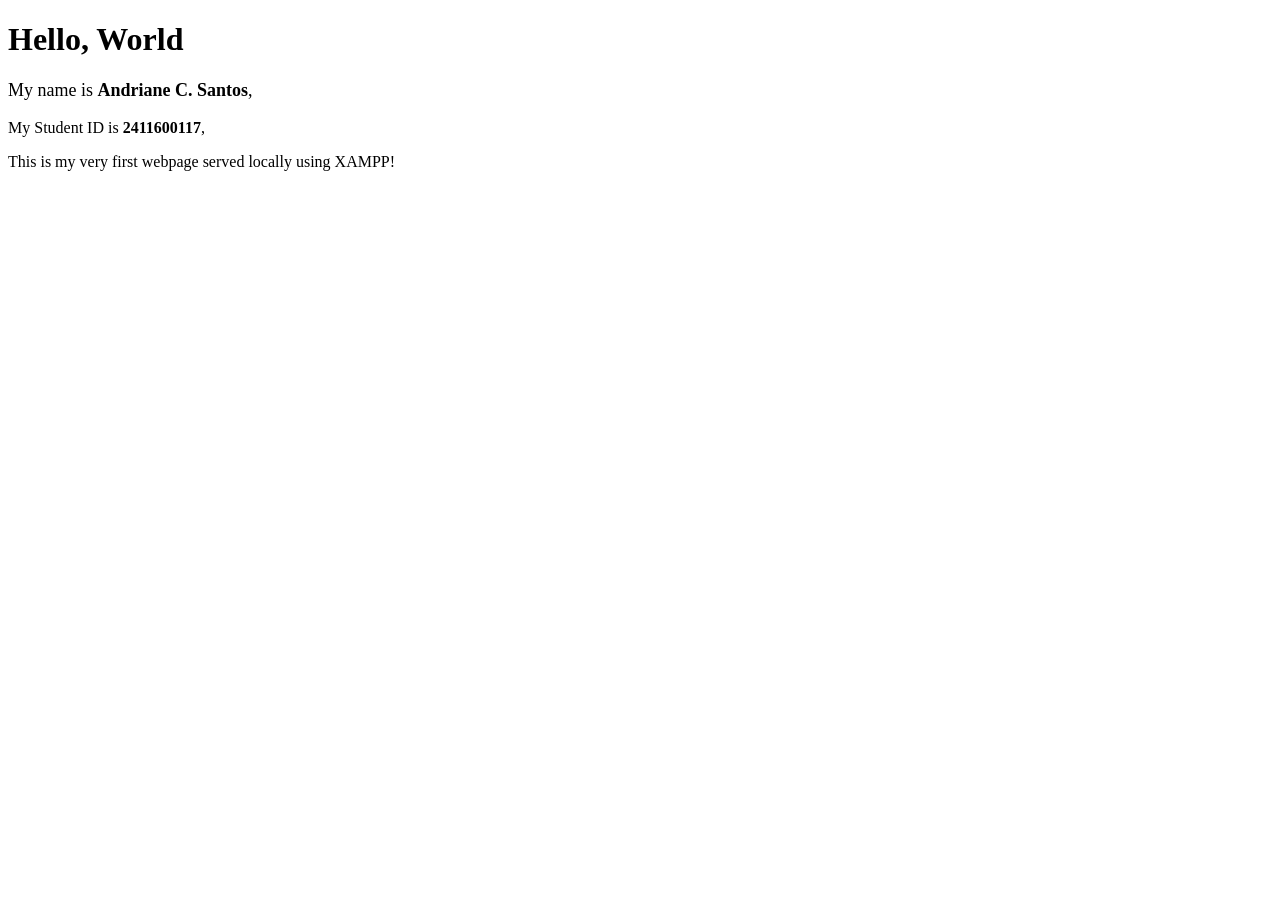
==== index.html @ f1cd4763 "Add files via upload Upload lab 1 project" ====
<!DOCTYPE html>
<html lang="en">
<head>
    <meta charset="UTF-8">
    <meta name="viewport" content="width=device-width, initial-scale=1.0">
    <title>Document</title>
</head>
<body>
    <h1 style="color:2c3e59;text-align center;">Hello, World</h1>
    <p style="font-size: 18px;">My name is <strong>Andriane C. Santos</strong>,</p>
    <p style="font size: 18px;">My Student ID is <strong>2411600117</strong>,</p>
    <p>This is my very first webpage served locally using XAMPP!</p>
</body>
</html>
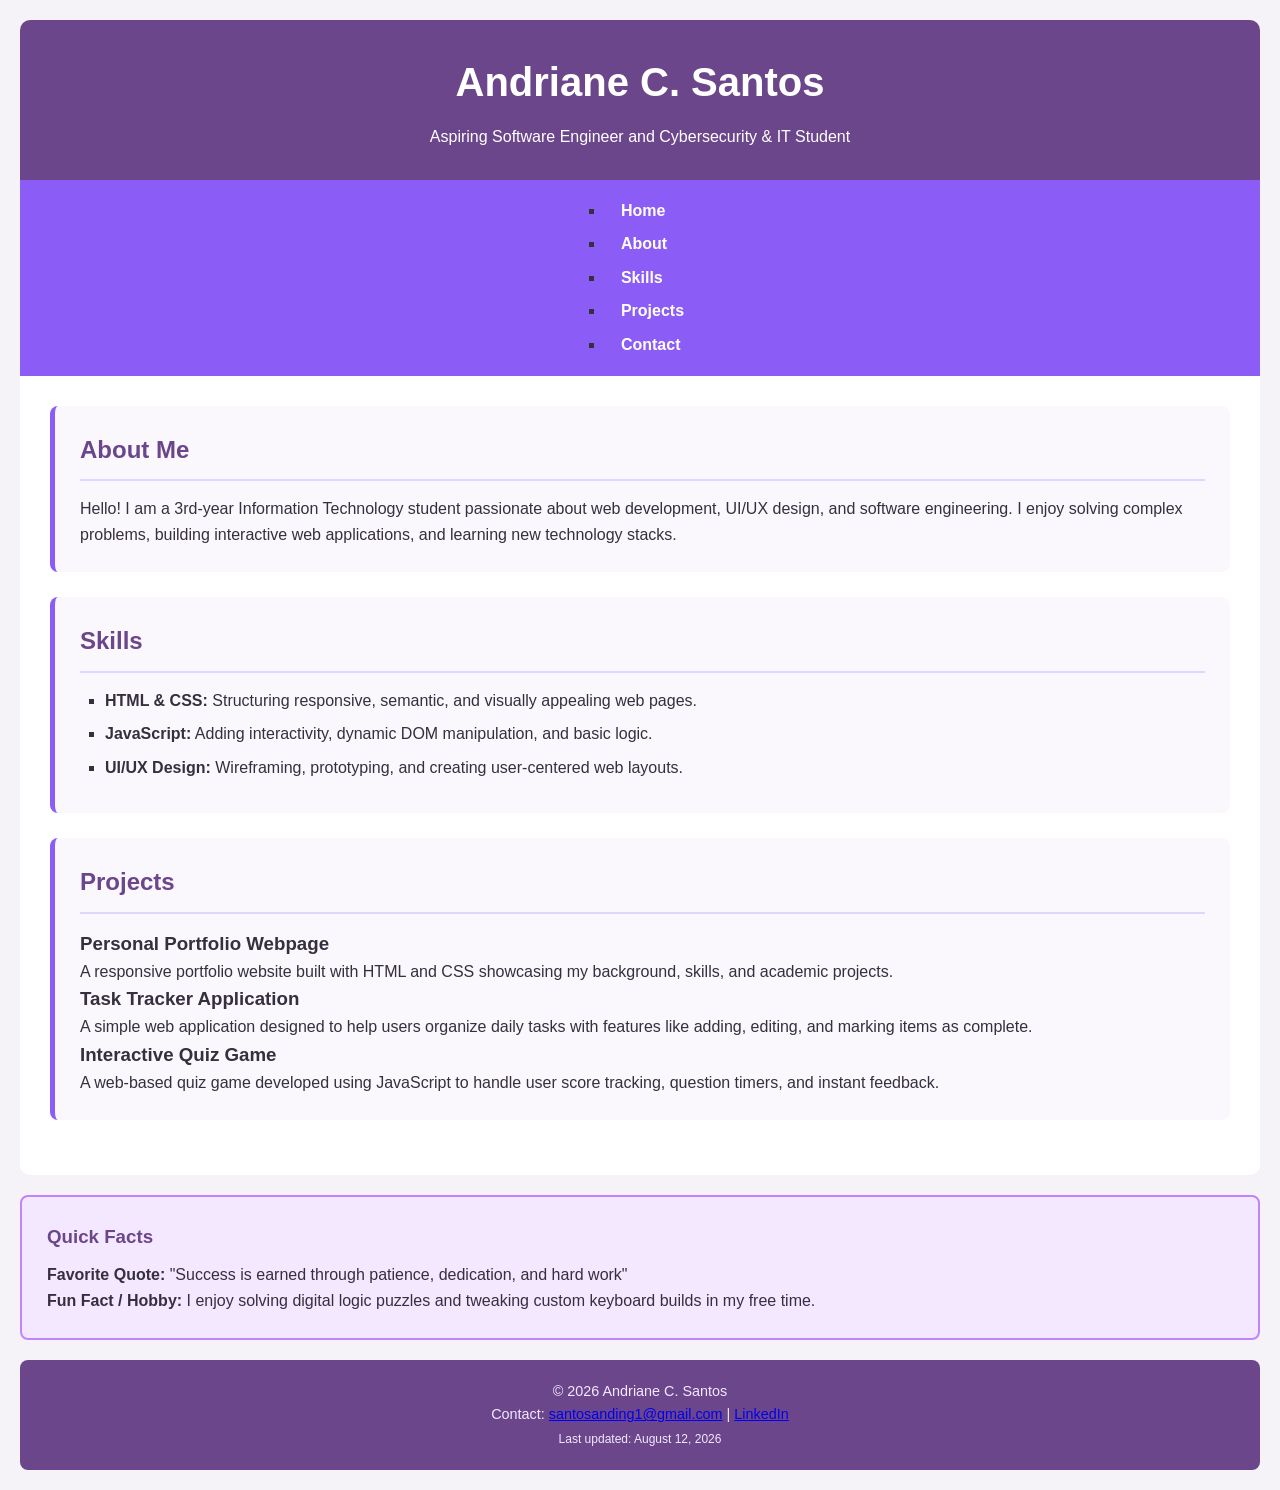
==== commit ce12f22b: "Add files via upload lab 2 css design" ====
--- a/index.html
+++ b/index.html
@@ -3,12 +3,70 @@
 <head>
     <meta charset="UTF-8">
     <meta name="viewport" content="width=device-width, initial-scale=1.0">
-    <title>Document</title>
+    <title> Andriane C. Santos - Portfolio</title>
+    <link rel="stylesheet" href="style.css">
 </head>
 <body>
-    <h1 style="color:2c3e59;text-align center;">Hello, World</h1>
-    <p style="font-size: 18px;">My name is <strong>Andriane C. Santos</strong>,</p>
-    <p style="font size: 18px;">My Student ID is <strong>2411600117</strong>,</p>
-    <p>This is my very first webpage served locally using XAMPP!</p>
+    <header>
+        <h1> Andriane C. Santos</h1>
+        <p>Aspiring Software Engineer and Cybersecurity & IT Student</p>
+    </header>
+
+    <nav>
+        <ul>
+            <li><a href="#about">Home</a></li>
+            <li><a href="#about">About</a></li>
+            <li><a href="#skills">Skills</a></li>
+            <li><a href="#projects">Projects</a></li>
+            <li><a href="#contact">Contact</a></li>
+        </ul>
+    </nav>
+
+    <main>
+        <section id="about">
+            <h2>About Me</h2>
+            <p>Hello! I am a 3rd-year Information Technology student passionate about web development, UI/UX design, and software engineering. I enjoy solving complex problems, building interactive web applications, and learning new technology stacks.</p>
+        </section>
+
+        <section id="skills">
+            <h2>Skills</h2>
+            <ul>
+                <li><strong>HTML & CSS:</strong> Structuring responsive, semantic, and visually appealing web pages.</li>
+                <li><strong>JavaScript:</strong> Adding interactivity, dynamic DOM manipulation, and basic logic.</li>
+                <li><strong>UI/UX Design:</strong> Wireframing, prototyping, and creating user-centered web layouts.</li>
+            </ul>
+        </section>
+
+        <section id="projects">
+            <h2>Projects</h2>
+            
+            <article>
+                <h3>Personal Portfolio Webpage</h3>
+                <p>A responsive portfolio website built with HTML and CSS showcasing my background, skills, and academic projects.</p>
+            </article>
+
+            <article>
+                <h3>Task Tracker Application</h3>
+                <p>A simple web application designed to help users organize daily tasks with features like adding, editing, and marking items as complete.</p>
+            </article>
+
+            <article>
+                <h3>Interactive Quiz Game</h3>
+                <p>A web-based quiz game developed using JavaScript to handle user score tracking, question timers, and instant feedback.</p>
+            </article>
+        </section>
+    </main>
+
+    <aside>
+        <h3>Quick Facts</h3>
+        <p><strong>Favorite Quote:</strong> "Success is earned through patience, dedication, and hard work"</p>
+        <p><strong>Fun Fact / Hobby:</strong> I enjoy solving digital logic puzzles and tweaking custom keyboard builds in my free time.</p>
+    </aside>
+
+    <footer id="contact">
+        <p>&copy; 2026 Andriane C. Santos</p>
+        <p>Contact: <a href="mailto:santosanding1@gmail.com">santosanding1@gmail.com</a> | <a href="#">LinkedIn</a></p>
+        <p><small>Last updated: August 12, 2026</small></p>
+    </footer>
 </body>
 </html>
--- a/style.css
+++ b/style.css
@@ -0,0 +1,138 @@
+
+    * {
+        box-sizing: border-box;
+        margin: 0;
+        padding: 0;
+    }
+
+    body {
+        font-family: 'Segoe UI', Tahoma, Geneva, Verdana, sans-serif;
+        background-color: #f5f3f7;
+        color: #362f3d;            
+        line-height: 1.6;
+        padding: 20px;  
+    }
+
+    /* Header Styles */
+    header {
+        background-color: #6b468a; 
+        color: #ffffff;
+        padding: 30px 20px;
+        text-align: center;
+        border-radius: 10px 10px 0 0;
+    }
+
+    header h1 {
+        font-size: 2.5rem;
+        margin-bottom: 10px;
+    }
+
+    /* Navigation Styles */
+    nav {
+        background-color: #8b5cf6; 
+        padding: 10px 20px;
+        display: flex;
+        justify-content: center;
+        flex-wrap: wrap;
+    }
+
+    nav a {
+        color: #ffffff;
+        text-decoration: none;
+        font-weight: bold;
+        padding: 8px 16px;
+        border-radius: 4px;
+        transition: background-color 0.3s ease;
+    }
+
+    nav a:hover {
+        background-color: #6b468a;
+        color: #ffffff;
+    }
+
+  
+    main {
+        background-color: #ffffff;
+        padding: 30px;
+        border-radius: 0 0 10px 10px;
+        margin-bottom: 20px;
+    }
+
+    section {
+        background-color: #faf8fc; 
+        padding: 25px;
+        margin-bottom: 25px;
+        border-radius: 8px;
+        border-left: 5px solid #8b5cf6;
+    }
+
+    section h2 {
+        color: #6b468a;
+        margin-bottom: 15px;
+        border-bottom: 2px solid #ddd6fe;
+        padding-bottom: 10px;
+    }
+
+    aside {
+        background-color: #f3e8ff; 
+        padding: 25px;
+        border-radius: 8px;
+        margin-bottom: 20px;
+        border: 2px solid #c084fc;
+    }
+
+    aside h3 {
+        color: #6b468a;
+        margin-bottom: 10px;
+    }
+
+    footer {
+        background-color: #6b468a;
+        color: #f3e8ff;
+        text-align: center;
+        padding: 20px;
+        border-radius: 8px;
+        font-size: 0.9rem;
+    }
+
+    ul {
+        list-style-type: square;
+        padding-left: 25px;
+    }
+
+    ul li {
+        margin: 8px 0;
+        color: #362f3d;
+    }
+
+    .highlight {
+        color: #8b5cf6;
+        font-weight: bold;
+    }
+
+    .project-item {
+        background-color: #faf8fc;
+        padding: 15px;
+        margin: 10px 0;
+        border-radius: 5px;
+        border: 1px solid #e9d5ff;
+    }
+
+    .project-item h3 {
+        color: #6b468a;
+    }
+
+    .button {
+        display: inline-block;
+        background-color: #8b5cf6;
+        color: #ffffff;
+        padding: 8px 20px;
+        border-radius: 5px;
+        text-decoration: none;
+        font-weight: bold;
+        transition: background-color 0.3s ease;
+    }
+
+    .button:hover {
+        background-color: #6b468a;
+    }
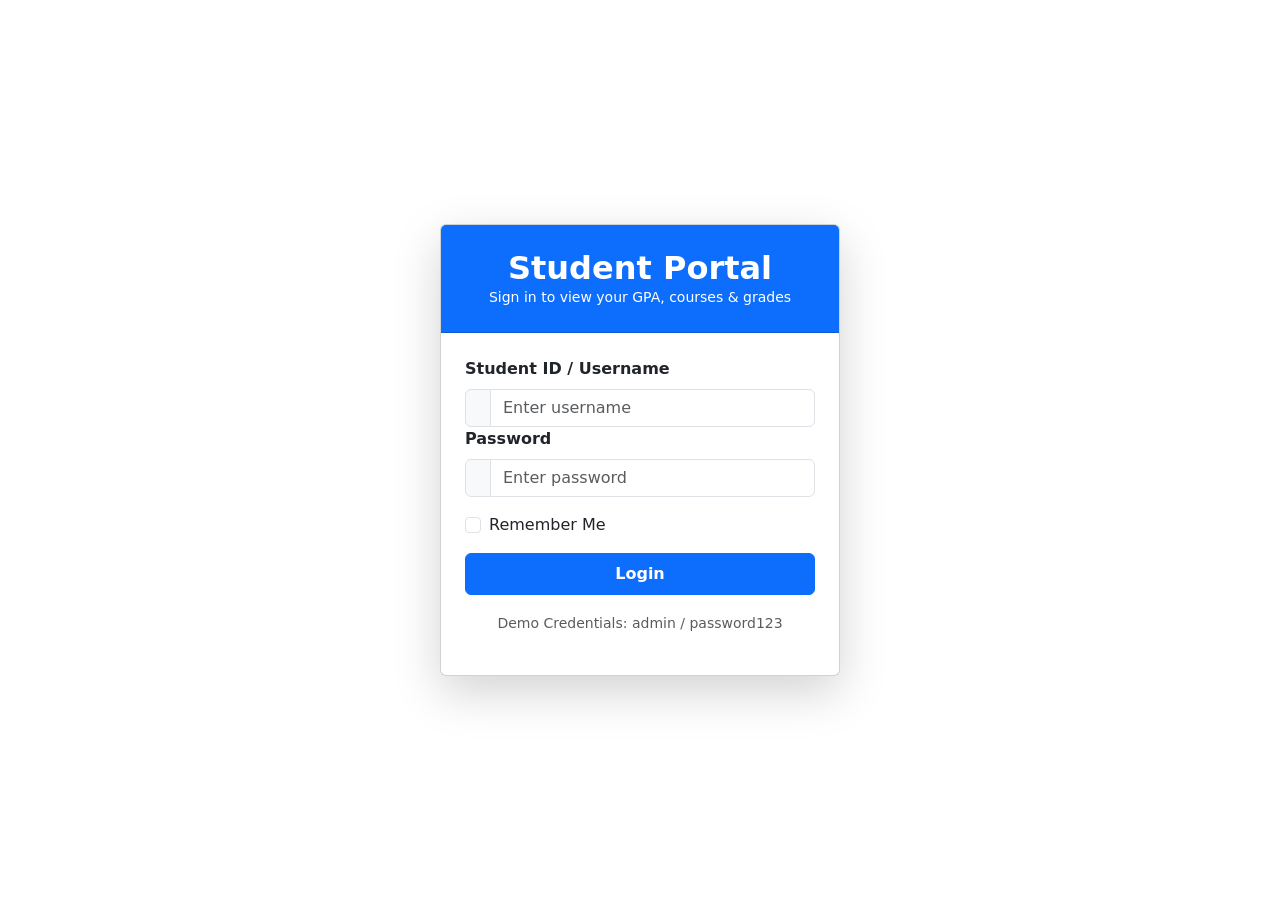
==== commit cc33c1c6: "lab3 with js" ====
--- a/index.html
+++ b/index.html
@@ -3,70 +3,55 @@
 <head>
     <meta charset="UTF-8">
     <meta name="viewport" content="width=device-width, initial-scale=1.0">
-    <title> Andriane C. Santos - Portfolio</title>
-    <link rel="stylesheet" href="style.css">
+    <title>Student Grade Portal - Login</title>
+    <link href="https://cdn.jsdelivr.net/npm/bootstrap@5.3.0/dist/css/bootstrap.min.css" rel="stylesheet">
+    <link rel="stylesheet" href="css/style.css">
 </head>
-<body>
-    <header>
-        <h1> Andriane C. Santos</h1>
-        <p>Aspiring Software Engineer and Cybersecurity & IT Student</p>
-    </header>
+<body class="login-page d-flex align-items-center justify-content-center min-vh-100">
 
-    <nav>
-        <ul>
-            <li><a href="#about">Home</a></li>
-            <li><a href="#about">About</a></li>
-            <li><a href="#skills">Skills</a></li>
-            <li><a href="#projects">Projects</a></li>
-            <li><a href="#contact">Contact</a></li>
-        </ul>
-    </nav>
+    <div class="container d-flex justify-content-center align-items-center">
+        <div class="card login-card shadow-lg" style="max-width: 400px; width: 100%;">
+            <div class="card-header bg-primary text-white text-center py-4">
+                <h2 class="mb-0 fw-bold">Student Portal</h2>
+                <p class="mb-0 small">Sign in to view your GPA, courses & grades</p>
+            </div>
+            
+            <div class="card-body p-4">
+                <div id="loginFeedback"></div>
 
-    <main>
-        <section id="about">
-            <h2>About Me</h2>
-            <p>Hello! I am a 3rd-year Information Technology student passionate about web development, UI/UX design, and software engineering. I enjoy solving complex problems, building interactive web applications, and learning new technology stacks.</p>
-        </section>
+                <form id="loginForm">
 
-        <section id="skills">
-            <h2>Skills</h2>
-            <ul>
-                <li><strong>HTML & CSS:</strong> Structuring responsive, semantic, and visually appealing web pages.</li>
-                <li><strong>JavaScript:</strong> Adding interactivity, dynamic DOM manipulation, and basic logic.</li>
-                <li><strong>UI/UX Design:</strong> Wireframing, prototyping, and creating user-centered web layouts.</li>
-            </ul>
-        </section>
+                    <div class="mb-3">
+                        <label for="username" class="form-label fw-bold">Student ID / Username</label>
+                        <div class="input-group">
+                            <span class="input-group-text"><i class="bi bi-person"></i></span>
+                            <input type="text" class="form-control" id="username" placeholder="Enter username" required>
+                        </div>
 
-        <section id="projects">
-            <h2>Projects</h2>
-            
-            <article>
-                <h3>Personal Portfolio Webpage</h3>
-                <p>A responsive portfolio website built with HTML and CSS showcasing my background, skills, and academic projects.</p>
-            </article>
+                    <div class="mb-3">
+                        <label for="password" class="form-label fw-bold">Password</label>
+                        <div class="input-group">
+                            <span class="input-group-text"><i class="bi bi-lock"></i></span>
+                            <input type="password" class="form-control" id="password" placeholder="Enter password" required>
+                        </div>
+                    </div>
 
-            <article>
-                <h3>Task Tracker Application</h3>
-                <p>A simple web application designed to help users organize daily tasks with features like adding, editing, and marking items as complete.</p>
-            </article>
+                    <div class="mb-3 form-check">
+                        <input type="checkbox" class="form-check-input" id="rememberMe">
+                        <label class="form-check-label" for="rememberMe">Remember Me</label>
+                    </div>
 
-            <article>
-                <h3>Interactive Quiz Game</h3>
-                <p>A web-based quiz game developed using JavaScript to handle user score tracking, question timers, and instant feedback.</p>
-            </article>
-        </section>
-    </main>
+                    <button type="button" class="btn btn-primary w-100 fw-bold py-2" id="loginBtn">Login</button>
+                </form>
 
-    <aside>
-        <h3>Quick Facts</h3>
-        <p><strong>Favorite Quote:</strong> "Success is earned through patience, dedication, and hard work"</p>
-        <p><strong>Fun Fact / Hobby:</strong> I enjoy solving digital logic puzzles and tweaking custom keyboard builds in my free time.</p>
-    </aside>
+                <div class="text-center mt-3">
+                    <small class="text-muted">Demo Credentials: admin / password123</small>
+                </div>
+            </div>
+        </div>
+    </div>
 
-    <footer id="contact">
-        <p>&copy; 2026 Andriane C. Santos</p>
-        <p>Contact: <a href="mailto:santosanding1@gmail.com">santosanding1@gmail.com</a> | <a href="#">LinkedIn</a></p>
-        <p><small>Last updated: August 12, 2026</small></p>
-    </footer>
+    <script src="https://cdn.jsdelivr.net/npm/bootstrap@5.3.0/dist/js/bootstrap.bundle.min.js"></script>
+    <script src="js/login.js"></script>
 </body>
 </html>
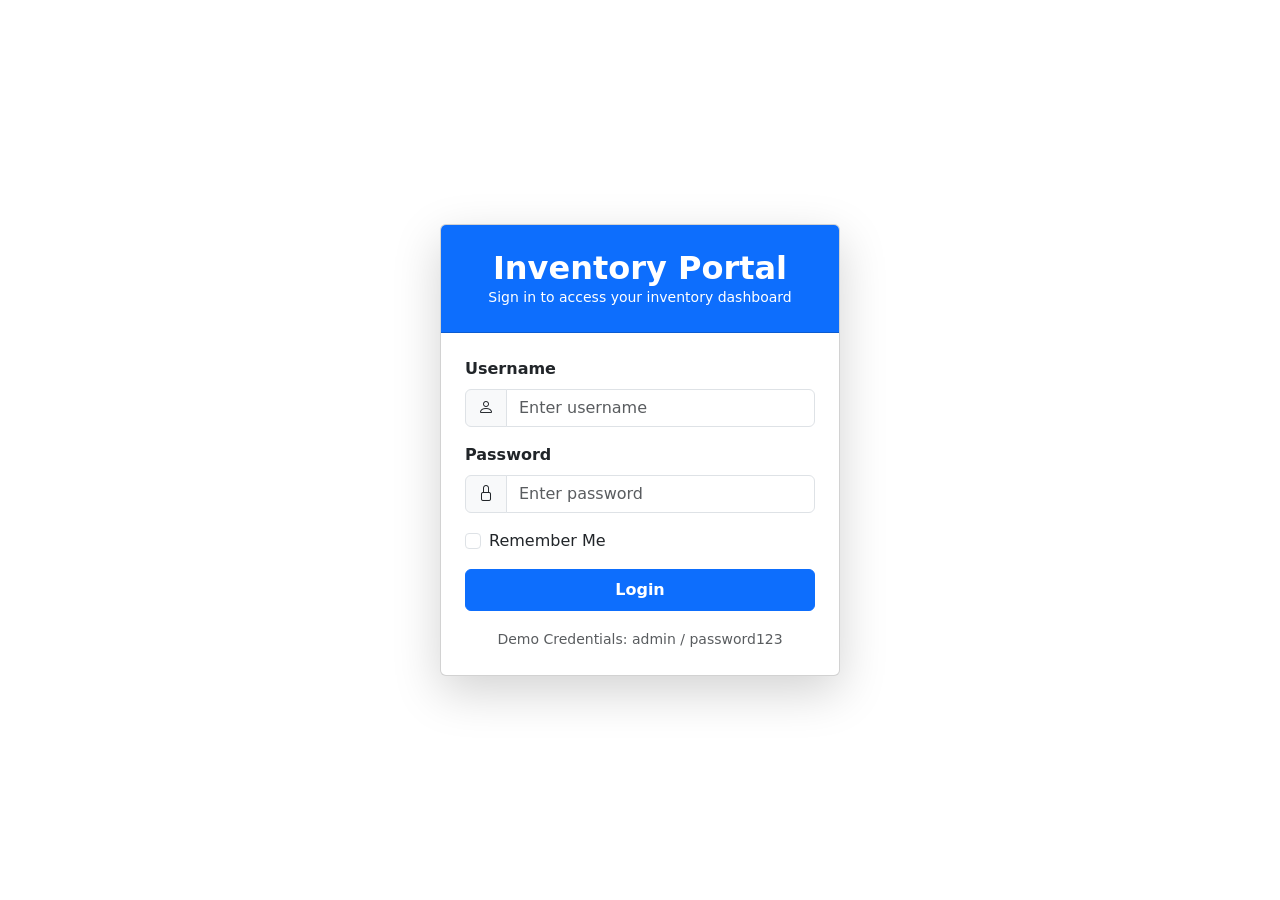
==== commit 5538c2c2: "Add files via upload lab 4 naay api" ====
--- a/index.html
+++ b/index.html
@@ -3,8 +3,9 @@
 <head>
     <meta charset="UTF-8">
     <meta name="viewport" content="width=device-width, initial-scale=1.0">
-    <title>Student Grade Portal - Login</title>
+    <title>Inventory System - Login</title>
     <link href="https://cdn.jsdelivr.net/npm/bootstrap@5.3.0/dist/css/bootstrap.min.css" rel="stylesheet">
+    <link rel="stylesheet" href="https://cdn.jsdelivr.net/npm/bootstrap-icons@1.11.0/font/bootstrap-icons.css">
     <link rel="stylesheet" href="css/style.css">
 </head>
 <body class="login-page d-flex align-items-center justify-content-center min-vh-100">
@@ -12,21 +13,21 @@
     <div class="container d-flex justify-content-center align-items-center">
         <div class="card login-card shadow-lg" style="max-width: 400px; width: 100%;">
             <div class="card-header bg-primary text-white text-center py-4">
-                <h2 class="mb-0 fw-bold">Student Portal</h2>
-                <p class="mb-0 small">Sign in to view your GPA, courses & grades</p>
+                <h2 class="mb-0 fw-bold">Inventory Portal</h2>
+                <p class="mb-0 small">Sign in to access your inventory dashboard</p>
             </div>
             
             <div class="card-body p-4">
                 <div id="loginFeedback"></div>
 
                 <form id="loginForm">
-
                     <div class="mb-3">
-                        <label for="username" class="form-label fw-bold">Student ID / Username</label>
+                        <label for="username" class="form-label fw-bold">Username</label>
                         <div class="input-group">
                             <span class="input-group-text"><i class="bi bi-person"></i></span>
                             <input type="text" class="form-control" id="username" placeholder="Enter username" required>
                         </div>
+                    </div>
 
                     <div class="mb-3">
                         <label for="password" class="form-label fw-bold">Password</label>
